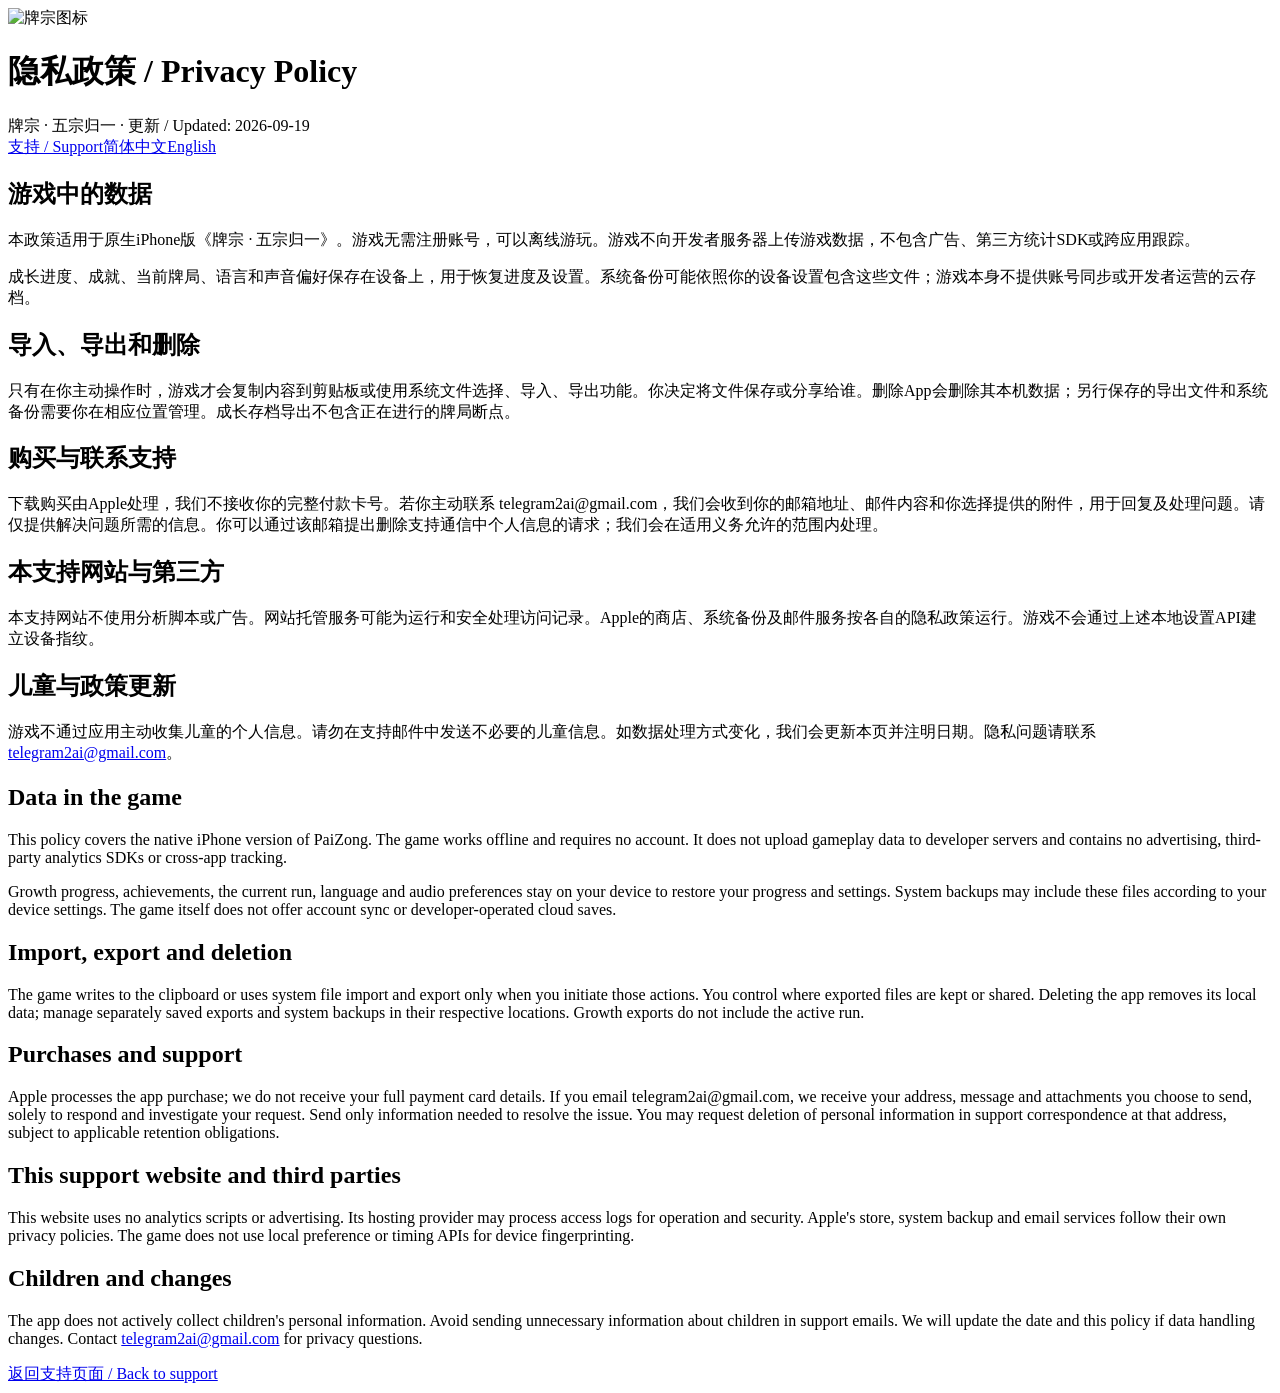
==== privacy.html @ c9baec3c "Add PaiZong support and privacy page: privacy.html" ====
<!doctype html><html lang="zh-Hans"><head><meta charset="utf-8"><meta name="viewport" content="width=device-width,initial-scale=1"><title>牌宗 — 隐私政策 / Privacy Policy</title><link rel="stylesheet" href="style.css"></head><body>
<header><img src="icon.png" alt="牌宗图标"><div><h1>隐私政策 / Privacy Policy</h1><div class="muted">牌宗 · 五宗归一 · 更新 / Updated: 2026-09-19</div></div></header>
<nav><a href="index.html">支持 / Support</a><a href="#zh">简体中文</a><a href="#en" lang="en">English</a></nav>
<section id="zh"><h2>游戏中的数据</h2><p>本政策适用于原生iPhone版《牌宗 · 五宗归一》。游戏无需注册账号，可以离线游玩。游戏不向开发者服务器上传游戏数据，不包含广告、第三方统计SDK或跨应用跟踪。</p>
<p>成长进度、成就、当前牌局、语言和声音偏好保存在设备上，用于恢复进度及设置。系统备份可能依照你的设备设置包含这些文件；游戏本身不提供账号同步或开发者运营的云存档。</p>
<h2>导入、导出和删除</h2><p>只有在你主动操作时，游戏才会复制内容到剪贴板或使用系统文件选择、导入、导出功能。你决定将文件保存或分享给谁。删除App会删除其本机数据；另行保存的导出文件和系统备份需要你在相应位置管理。成长存档导出不包含正在进行的牌局断点。</p>
<h2>购买与联系支持</h2><p>下载购买由Apple处理，我们不接收你的完整付款卡号。若你主动联系 telegram2ai@gmail.com，我们会收到你的邮箱地址、邮件内容和你选择提供的附件，用于回复及处理问题。请仅提供解决问题所需的信息。你可以通过该邮箱提出删除支持通信中个人信息的请求；我们会在适用义务允许的范围内处理。</p>
<h2>本支持网站与第三方</h2><p>本支持网站不使用分析脚本或广告。网站托管服务可能为运行和安全处理访问记录。Apple的商店、系统备份及邮件服务按各自的隐私政策运行。游戏不会通过上述本地设置API建立设备指纹。</p>
<h2>儿童与政策更新</h2><p>游戏不通过应用主动收集儿童的个人信息。请勿在支持邮件中发送不必要的儿童信息。如数据处理方式变化，我们会更新本页并注明日期。隐私问题请联系 <a href="mailto:telegram2ai@gmail.com">telegram2ai@gmail.com</a>。</p></section>
<section id="en" lang="en"><h2>Data in the game</h2><p>This policy covers the native iPhone version of PaiZong. The game works offline and requires no account. It does not upload gameplay data to developer servers and contains no advertising, third-party analytics SDKs or cross-app tracking.</p>
<p>Growth progress, achievements, the current run, language and audio preferences stay on your device to restore your progress and settings. System backups may include these files according to your device settings. The game itself does not offer account sync or developer-operated cloud saves.</p>
<h2>Import, export and deletion</h2><p>The game writes to the clipboard or uses system file import and export only when you initiate those actions. You control where exported files are kept or shared. Deleting the app removes its local data; manage separately saved exports and system backups in their respective locations. Growth exports do not include the active run.</p>
<h2>Purchases and support</h2><p>Apple processes the app purchase; we do not receive your full payment card details. If you email telegram2ai@gmail.com, we receive your address, message and attachments you choose to send, solely to respond and investigate your request. Send only information needed to resolve the issue. You may request deletion of personal information in support correspondence at that address, subject to applicable retention obligations.</p>
<h2>This support website and third parties</h2><p>This website uses no analytics scripts or advertising. Its hosting provider may process access logs for operation and security. Apple's store, system backup and email services follow their own privacy policies. The game does not use local preference or timing APIs for device fingerprinting.</p>
<h2>Children and changes</h2><p>The app does not actively collect children's personal information. Avoid sending unnecessary information about children in support emails. We will update the date and this policy if data handling changes. Contact <a href="mailto:telegram2ai@gmail.com">telegram2ai@gmail.com</a> for privacy questions.</p></section>
<footer><a href="index.html">返回支持页面 / Back to support</a></footer></body></html>
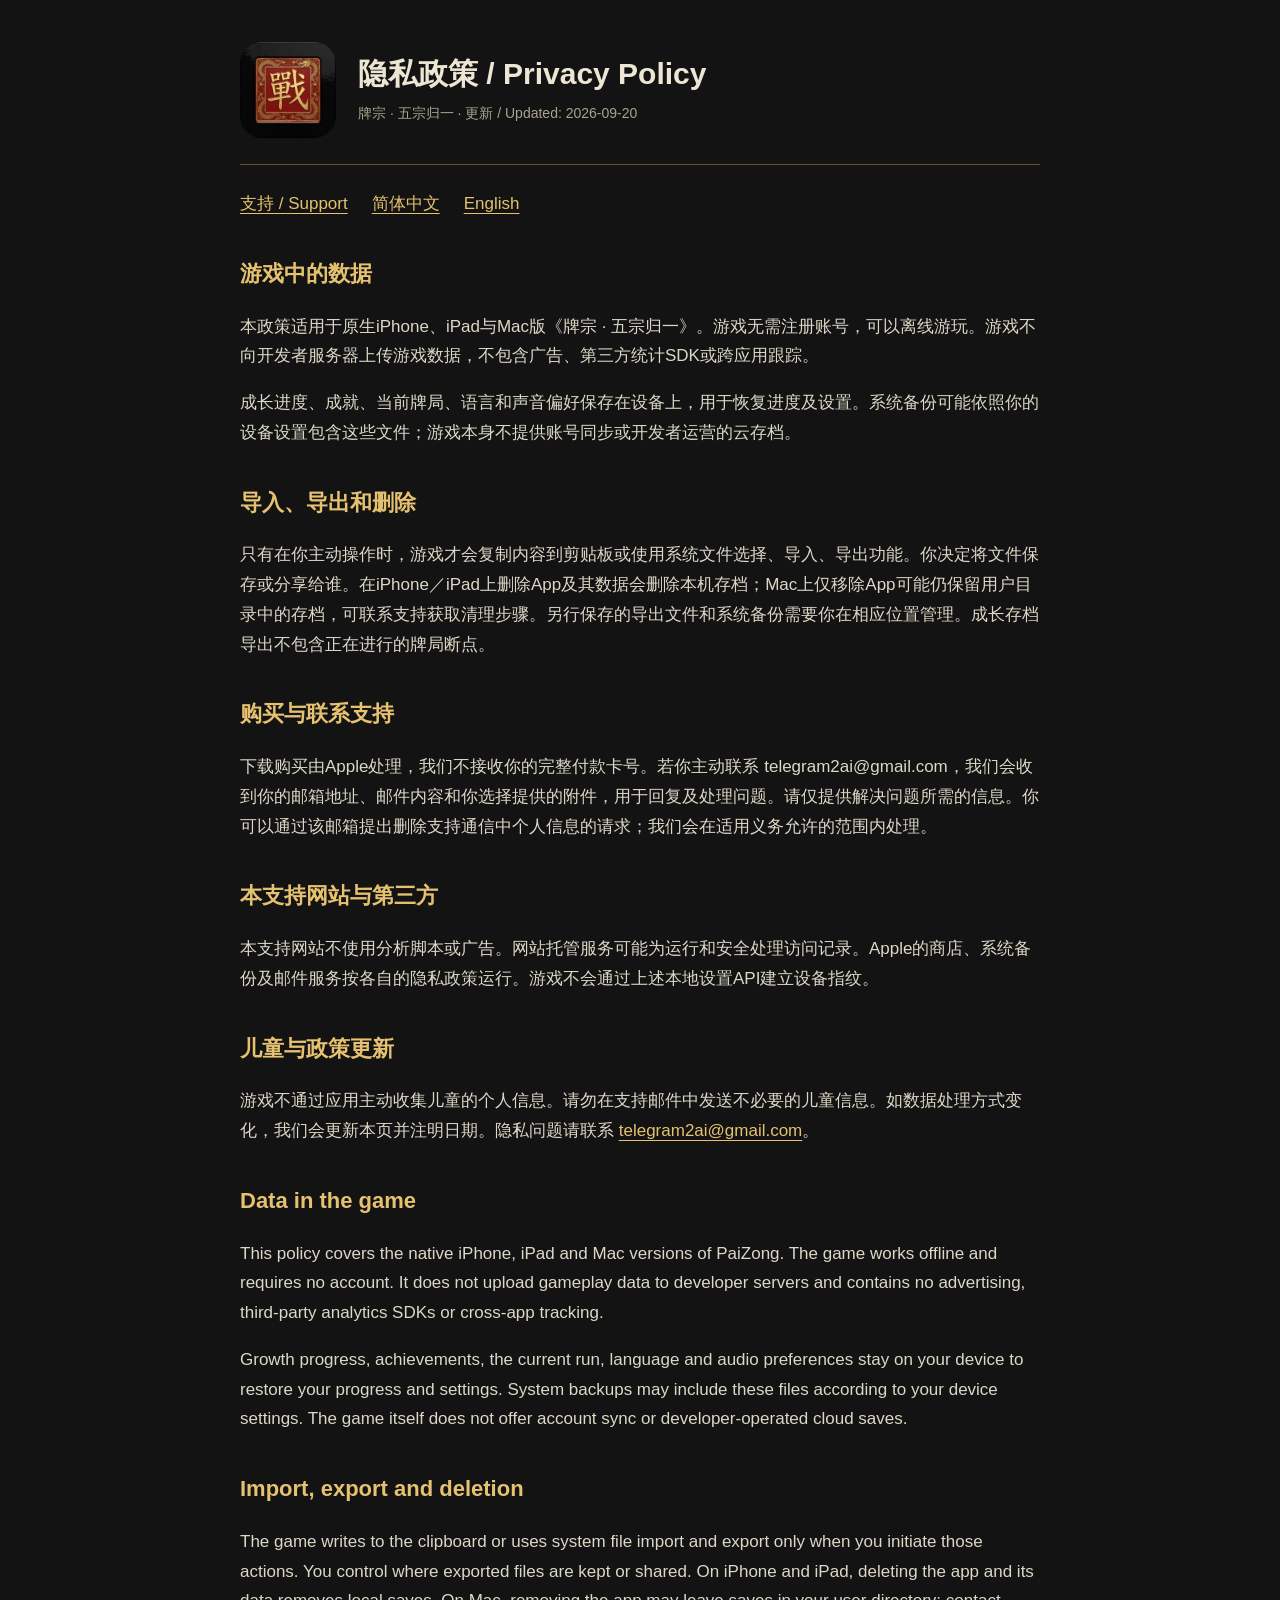
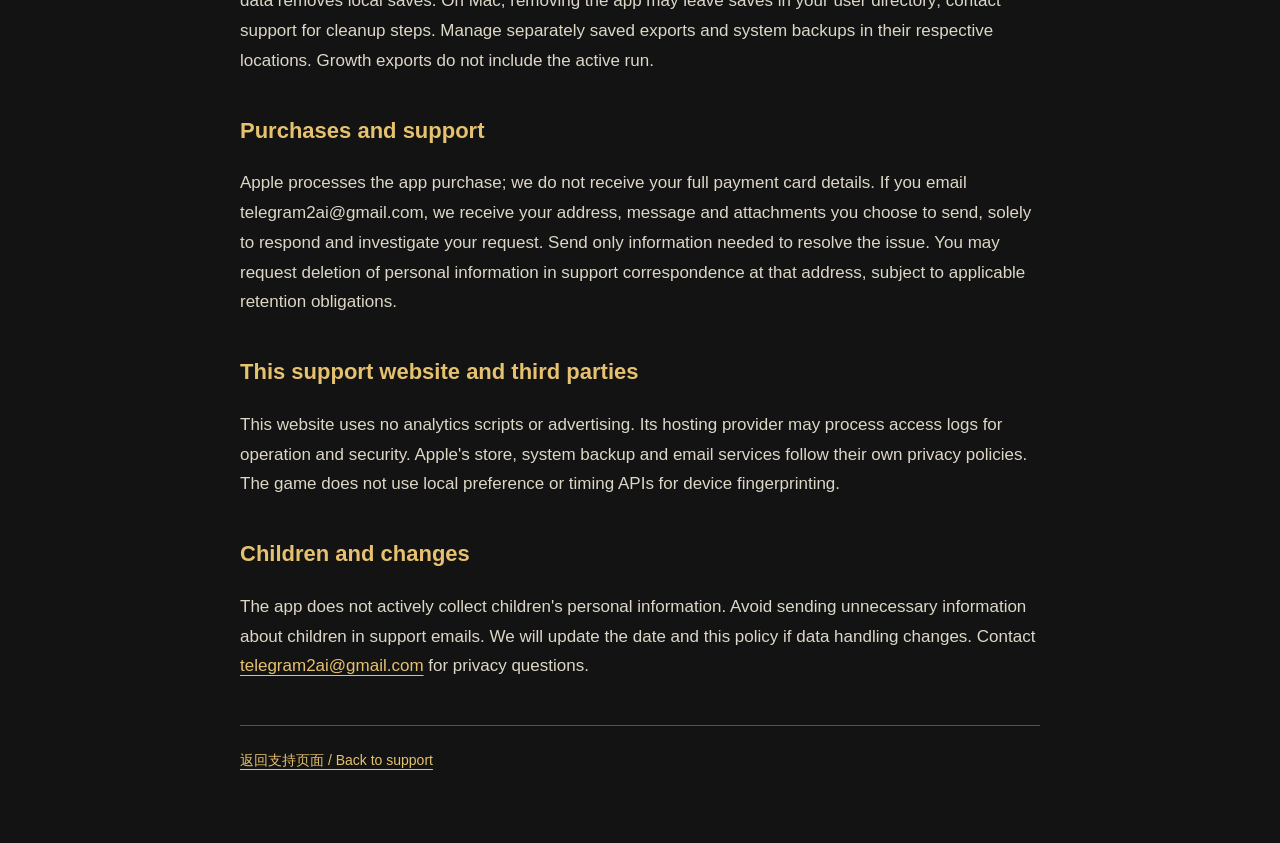
==== commit d541f34d: "Extend support and privacy coverage to forthcoming iPad and Mac versions" ====
--- a/privacy.html
+++ b/privacy.html
@@ -1,15 +1,15 @@
 <!doctype html><html lang="zh-Hans"><head><meta charset="utf-8"><meta name="viewport" content="width=device-width,initial-scale=1"><title>牌宗 — 隐私政策 / Privacy Policy</title><link rel="stylesheet" href="style.css"></head><body>
-<header><img src="icon.png" alt="牌宗图标"><div><h1>隐私政策 / Privacy Policy</h1><div class="muted">牌宗 · 五宗归一 · 更新 / Updated: 2026-09-19</div></div></header>
+<header><img src="icon.png" alt="牌宗图标"><div><h1>隐私政策 / Privacy Policy</h1><div class="muted">牌宗 · 五宗归一 · 更新 / Updated: 2026-09-20</div></div></header>
 <nav><a href="index.html">支持 / Support</a><a href="#zh">简体中文</a><a href="#en" lang="en">English</a></nav>
-<section id="zh"><h2>游戏中的数据</h2><p>本政策适用于原生iPhone版《牌宗 · 五宗归一》。游戏无需注册账号，可以离线游玩。游戏不向开发者服务器上传游戏数据，不包含广告、第三方统计SDK或跨应用跟踪。</p>
+<section id="zh"><h2>游戏中的数据</h2><p>本政策适用于原生iPhone、iPad与Mac版《牌宗 · 五宗归一》。游戏无需注册账号，可以离线游玩。游戏不向开发者服务器上传游戏数据，不包含广告、第三方统计SDK或跨应用跟踪。</p>
 <p>成长进度、成就、当前牌局、语言和声音偏好保存在设备上，用于恢复进度及设置。系统备份可能依照你的设备设置包含这些文件；游戏本身不提供账号同步或开发者运营的云存档。</p>
-<h2>导入、导出和删除</h2><p>只有在你主动操作时，游戏才会复制内容到剪贴板或使用系统文件选择、导入、导出功能。你决定将文件保存或分享给谁。删除App会删除其本机数据；另行保存的导出文件和系统备份需要你在相应位置管理。成长存档导出不包含正在进行的牌局断点。</p>
+<h2>导入、导出和删除</h2><p>只有在你主动操作时，游戏才会复制内容到剪贴板或使用系统文件选择、导入、导出功能。你决定将文件保存或分享给谁。在iPhone／iPad上删除App及其数据会删除本机存档；Mac上仅移除App可能仍保留用户目录中的存档，可联系支持获取清理步骤。另行保存的导出文件和系统备份需要你在相应位置管理。成长存档导出不包含正在进行的牌局断点。</p>
 <h2>购买与联系支持</h2><p>下载购买由Apple处理，我们不接收你的完整付款卡号。若你主动联系 telegram2ai@gmail.com，我们会收到你的邮箱地址、邮件内容和你选择提供的附件，用于回复及处理问题。请仅提供解决问题所需的信息。你可以通过该邮箱提出删除支持通信中个人信息的请求；我们会在适用义务允许的范围内处理。</p>
 <h2>本支持网站与第三方</h2><p>本支持网站不使用分析脚本或广告。网站托管服务可能为运行和安全处理访问记录。Apple的商店、系统备份及邮件服务按各自的隐私政策运行。游戏不会通过上述本地设置API建立设备指纹。</p>
 <h2>儿童与政策更新</h2><p>游戏不通过应用主动收集儿童的个人信息。请勿在支持邮件中发送不必要的儿童信息。如数据处理方式变化，我们会更新本页并注明日期。隐私问题请联系 <a href="mailto:telegram2ai@gmail.com">telegram2ai@gmail.com</a>。</p></section>
-<section id="en" lang="en"><h2>Data in the game</h2><p>This policy covers the native iPhone version of PaiZong. The game works offline and requires no account. It does not upload gameplay data to developer servers and contains no advertising, third-party analytics SDKs or cross-app tracking.</p>
+<section id="en" lang="en"><h2>Data in the game</h2><p>This policy covers the native iPhone, iPad and Mac versions of PaiZong. The game works offline and requires no account. It does not upload gameplay data to developer servers and contains no advertising, third-party analytics SDKs or cross-app tracking.</p>
 <p>Growth progress, achievements, the current run, language and audio preferences stay on your device to restore your progress and settings. System backups may include these files according to your device settings. The game itself does not offer account sync or developer-operated cloud saves.</p>
-<h2>Import, export and deletion</h2><p>The game writes to the clipboard or uses system file import and export only when you initiate those actions. You control where exported files are kept or shared. Deleting the app removes its local data; manage separately saved exports and system backups in their respective locations. Growth exports do not include the active run.</p>
+<h2>Import, export and deletion</h2><p>The game writes to the clipboard or uses system file import and export only when you initiate those actions. You control where exported files are kept or shared. On iPhone and iPad, deleting the app and its data removes local saves. On Mac, removing the app may leave saves in your user directory; contact support for cleanup steps. Manage separately saved exports and system backups in their respective locations. Growth exports do not include the active run.</p>
 <h2>Purchases and support</h2><p>Apple processes the app purchase; we do not receive your full payment card details. If you email telegram2ai@gmail.com, we receive your address, message and attachments you choose to send, solely to respond and investigate your request. Send only information needed to resolve the issue. You may request deletion of personal information in support correspondence at that address, subject to applicable retention obligations.</p>
 <h2>This support website and third parties</h2><p>This website uses no analytics scripts or advertising. Its hosting provider may process access logs for operation and security. Apple's store, system backup and email services follow their own privacy policies. The game does not use local preference or timing APIs for device fingerprinting.</p>
 <h2>Children and changes</h2><p>The app does not actively collect children's personal information. Avoid sending unnecessary information about children in support emails. We will update the date and this policy if data handling changes. Contact <a href="mailto:telegram2ai@gmail.com">telegram2ai@gmail.com</a> for privacy questions.</p></section>
--- a/style.css
+++ b/style.css
@@ -0,0 +1 @@
+:root{color-scheme:dark;font:17px/1.75 -apple-system,BlinkMacSystemFont,"Segoe UI",sans-serif;background:#121312;color:#ede6d4}body{max-width:800px;margin:auto;padding:42px 24px 70px}header{display:flex;gap:22px;align-items:center;border-bottom:1px solid #635032;padding-bottom:26px}header img{width:96px;height:96px;border-radius:22px}h1{font-size:30px;line-height:1.3;margin:0 0 8px}h2{font-size:22px;margin-top:36px;color:#e5c170}p,li{color:#ddd7c7}a{color:#e5c170;text-underline-offset:4px}nav{display:flex;gap:24px;margin:24px 0}.muted{color:#aaa390;font-size:14px}.card{padding:18px 22px;border:1px solid #544631;border-radius:12px}footer{margin-top:44px;border-top:1px solid #635032;padding-top:22px;font-size:14px}section{scroll-margin-top:20px}@media(max-width:480px){body{padding:26px 18px}h1{font-size:24px}header img{width:72px;height:72px}}
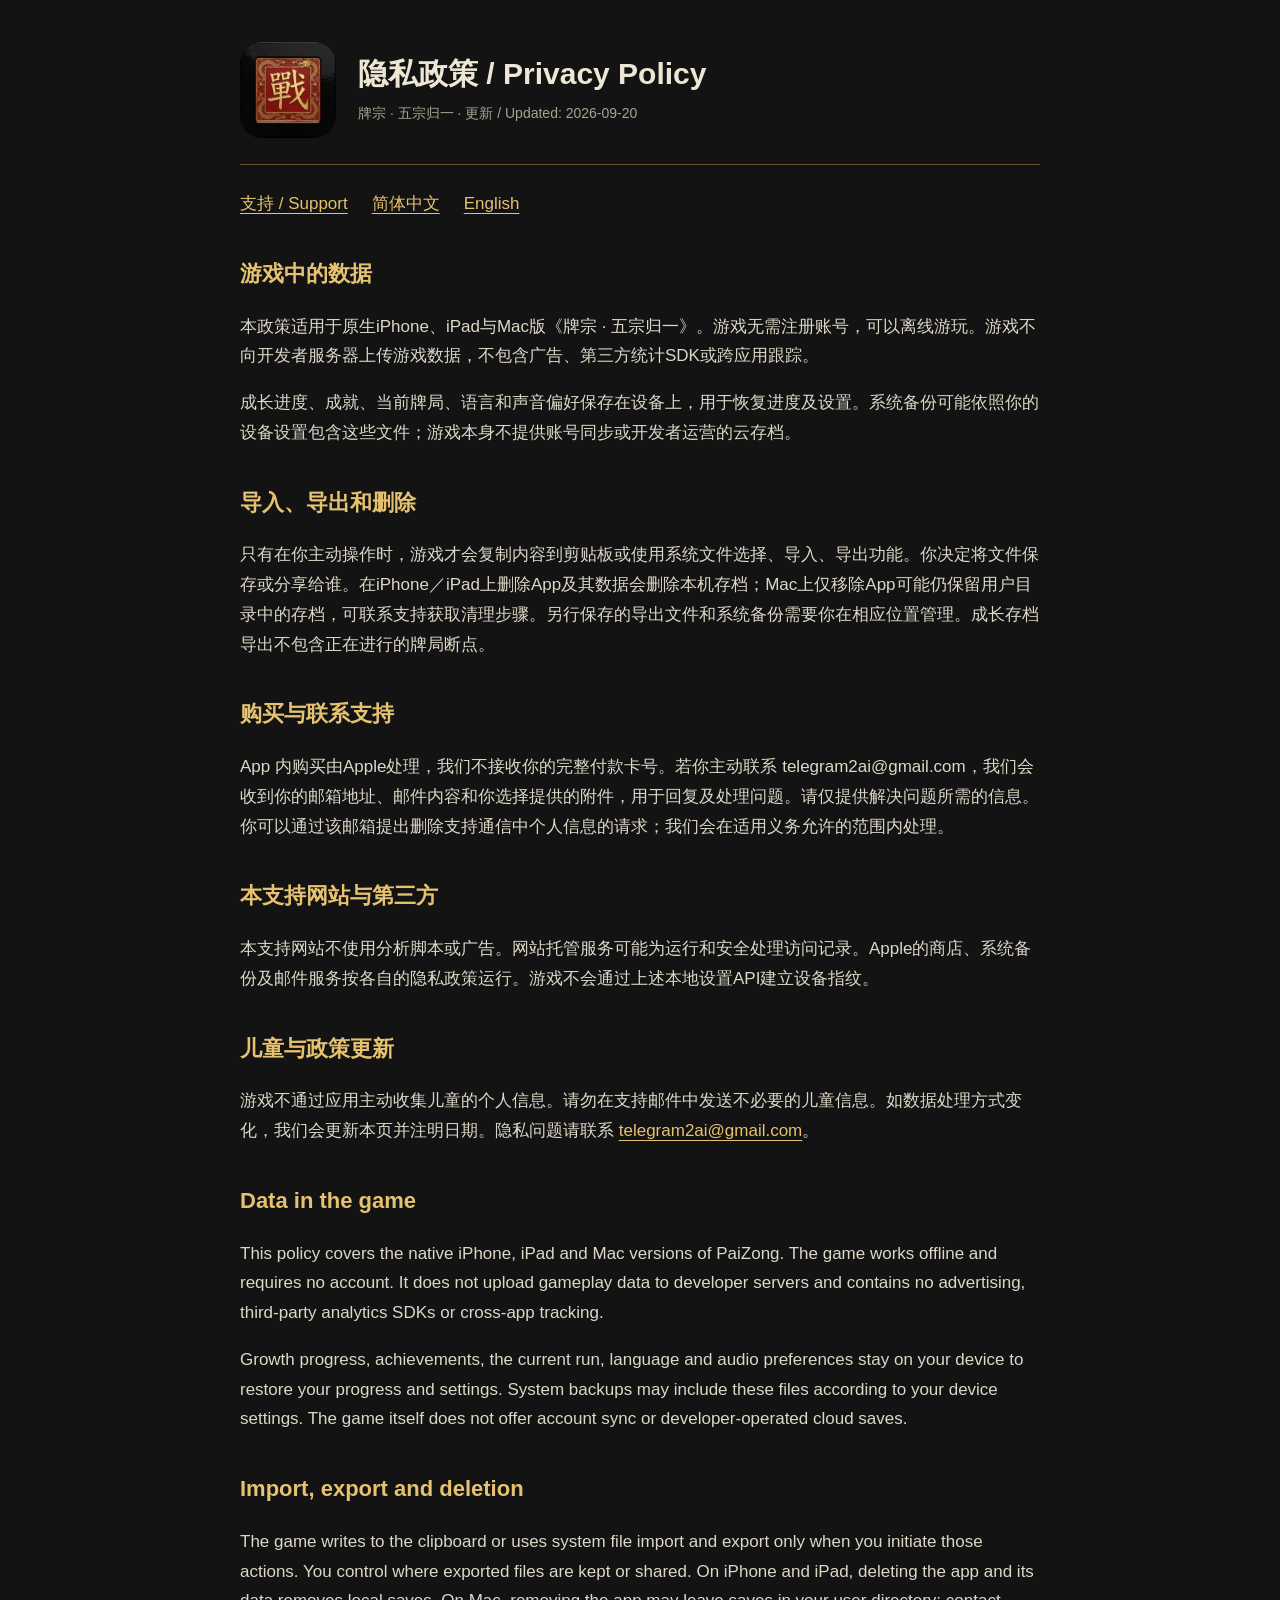
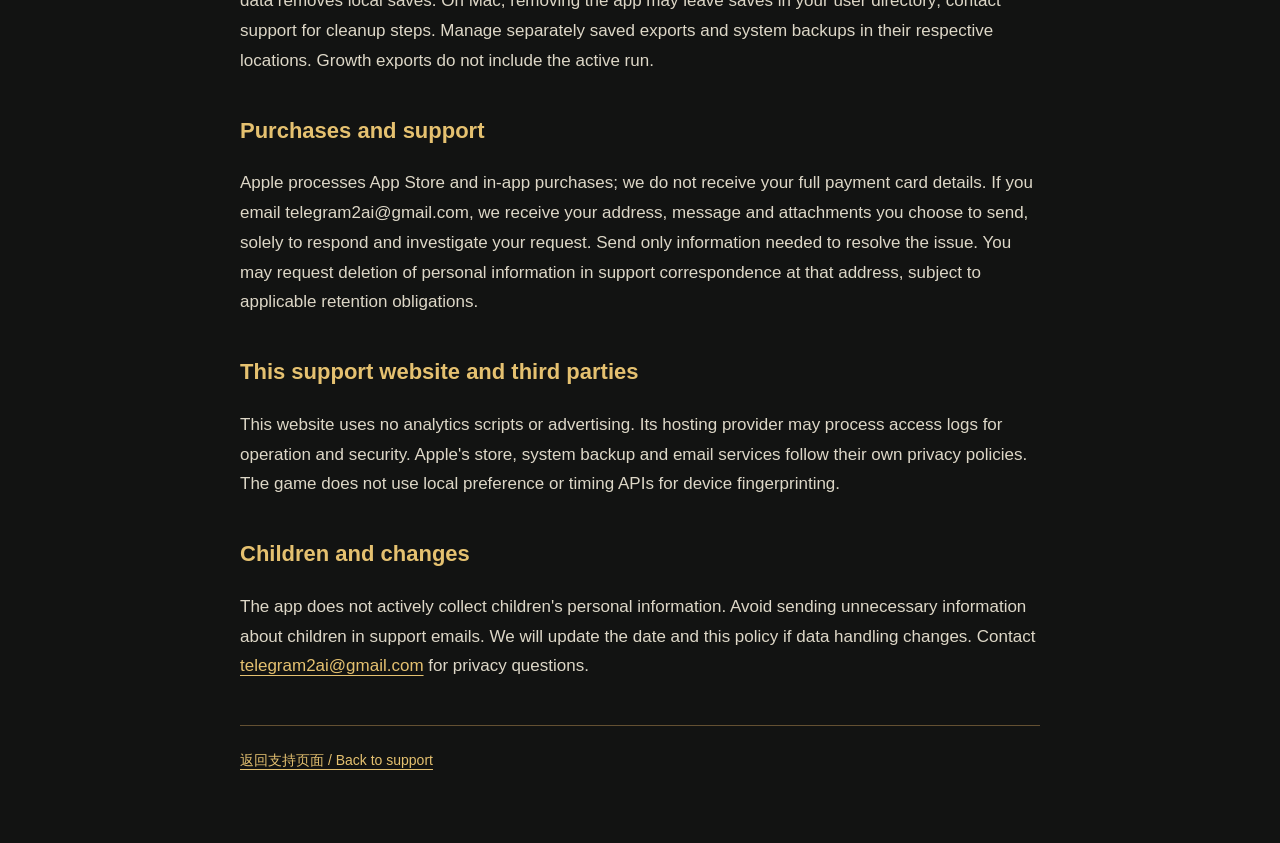
==== commit 9a56d1ec: "说明改为免费下载 + 一次性 App 内购买解锁（2026-10-13 提交审核的新版本） Co-Authored-By: Claude Opus 5.5 <noreply@anthropic.com" ====
--- a/privacy.html
+++ b/privacy.html
@@ -4,13 +4,13 @@
 <section id="zh"><h2>游戏中的数据</h2><p>本政策适用于原生iPhone、iPad与Mac版《牌宗 · 五宗归一》。游戏无需注册账号，可以离线游玩。游戏不向开发者服务器上传游戏数据，不包含广告、第三方统计SDK或跨应用跟踪。</p>
 <p>成长进度、成就、当前牌局、语言和声音偏好保存在设备上，用于恢复进度及设置。系统备份可能依照你的设备设置包含这些文件；游戏本身不提供账号同步或开发者运营的云存档。</p>
 <h2>导入、导出和删除</h2><p>只有在你主动操作时，游戏才会复制内容到剪贴板或使用系统文件选择、导入、导出功能。你决定将文件保存或分享给谁。在iPhone／iPad上删除App及其数据会删除本机存档；Mac上仅移除App可能仍保留用户目录中的存档，可联系支持获取清理步骤。另行保存的导出文件和系统备份需要你在相应位置管理。成长存档导出不包含正在进行的牌局断点。</p>
-<h2>购买与联系支持</h2><p>下载购买由Apple处理，我们不接收你的完整付款卡号。若你主动联系 telegram2ai@gmail.com，我们会收到你的邮箱地址、邮件内容和你选择提供的附件，用于回复及处理问题。请仅提供解决问题所需的信息。你可以通过该邮箱提出删除支持通信中个人信息的请求；我们会在适用义务允许的范围内处理。</p>
+<h2>购买与联系支持</h2><p>App 内购买由Apple处理，我们不接收你的完整付款卡号。若你主动联系 telegram2ai@gmail.com，我们会收到你的邮箱地址、邮件内容和你选择提供的附件，用于回复及处理问题。请仅提供解决问题所需的信息。你可以通过该邮箱提出删除支持通信中个人信息的请求；我们会在适用义务允许的范围内处理。</p>
 <h2>本支持网站与第三方</h2><p>本支持网站不使用分析脚本或广告。网站托管服务可能为运行和安全处理访问记录。Apple的商店、系统备份及邮件服务按各自的隐私政策运行。游戏不会通过上述本地设置API建立设备指纹。</p>
 <h2>儿童与政策更新</h2><p>游戏不通过应用主动收集儿童的个人信息。请勿在支持邮件中发送不必要的儿童信息。如数据处理方式变化，我们会更新本页并注明日期。隐私问题请联系 <a href="mailto:telegram2ai@gmail.com">telegram2ai@gmail.com</a>。</p></section>
 <section id="en" lang="en"><h2>Data in the game</h2><p>This policy covers the native iPhone, iPad and Mac versions of PaiZong. The game works offline and requires no account. It does not upload gameplay data to developer servers and contains no advertising, third-party analytics SDKs or cross-app tracking.</p>
 <p>Growth progress, achievements, the current run, language and audio preferences stay on your device to restore your progress and settings. System backups may include these files according to your device settings. The game itself does not offer account sync or developer-operated cloud saves.</p>
 <h2>Import, export and deletion</h2><p>The game writes to the clipboard or uses system file import and export only when you initiate those actions. You control where exported files are kept or shared. On iPhone and iPad, deleting the app and its data removes local saves. On Mac, removing the app may leave saves in your user directory; contact support for cleanup steps. Manage separately saved exports and system backups in their respective locations. Growth exports do not include the active run.</p>
-<h2>Purchases and support</h2><p>Apple processes the app purchase; we do not receive your full payment card details. If you email telegram2ai@gmail.com, we receive your address, message and attachments you choose to send, solely to respond and investigate your request. Send only information needed to resolve the issue. You may request deletion of personal information in support correspondence at that address, subject to applicable retention obligations.</p>
+<h2>Purchases and support</h2><p>Apple processes App Store and in-app purchases; we do not receive your full payment card details. If you email telegram2ai@gmail.com, we receive your address, message and attachments you choose to send, solely to respond and investigate your request. Send only information needed to resolve the issue. You may request deletion of personal information in support correspondence at that address, subject to applicable retention obligations.</p>
 <h2>This support website and third parties</h2><p>This website uses no analytics scripts or advertising. Its hosting provider may process access logs for operation and security. Apple's store, system backup and email services follow their own privacy policies. The game does not use local preference or timing APIs for device fingerprinting.</p>
 <h2>Children and changes</h2><p>The app does not actively collect children's personal information. Avoid sending unnecessary information about children in support emails. We will update the date and this policy if data handling changes. Contact <a href="mailto:telegram2ai@gmail.com">telegram2ai@gmail.com</a> for privacy questions.</p></section>
 <footer><a href="index.html">返回支持页面 / Back to support</a></footer></body></html>
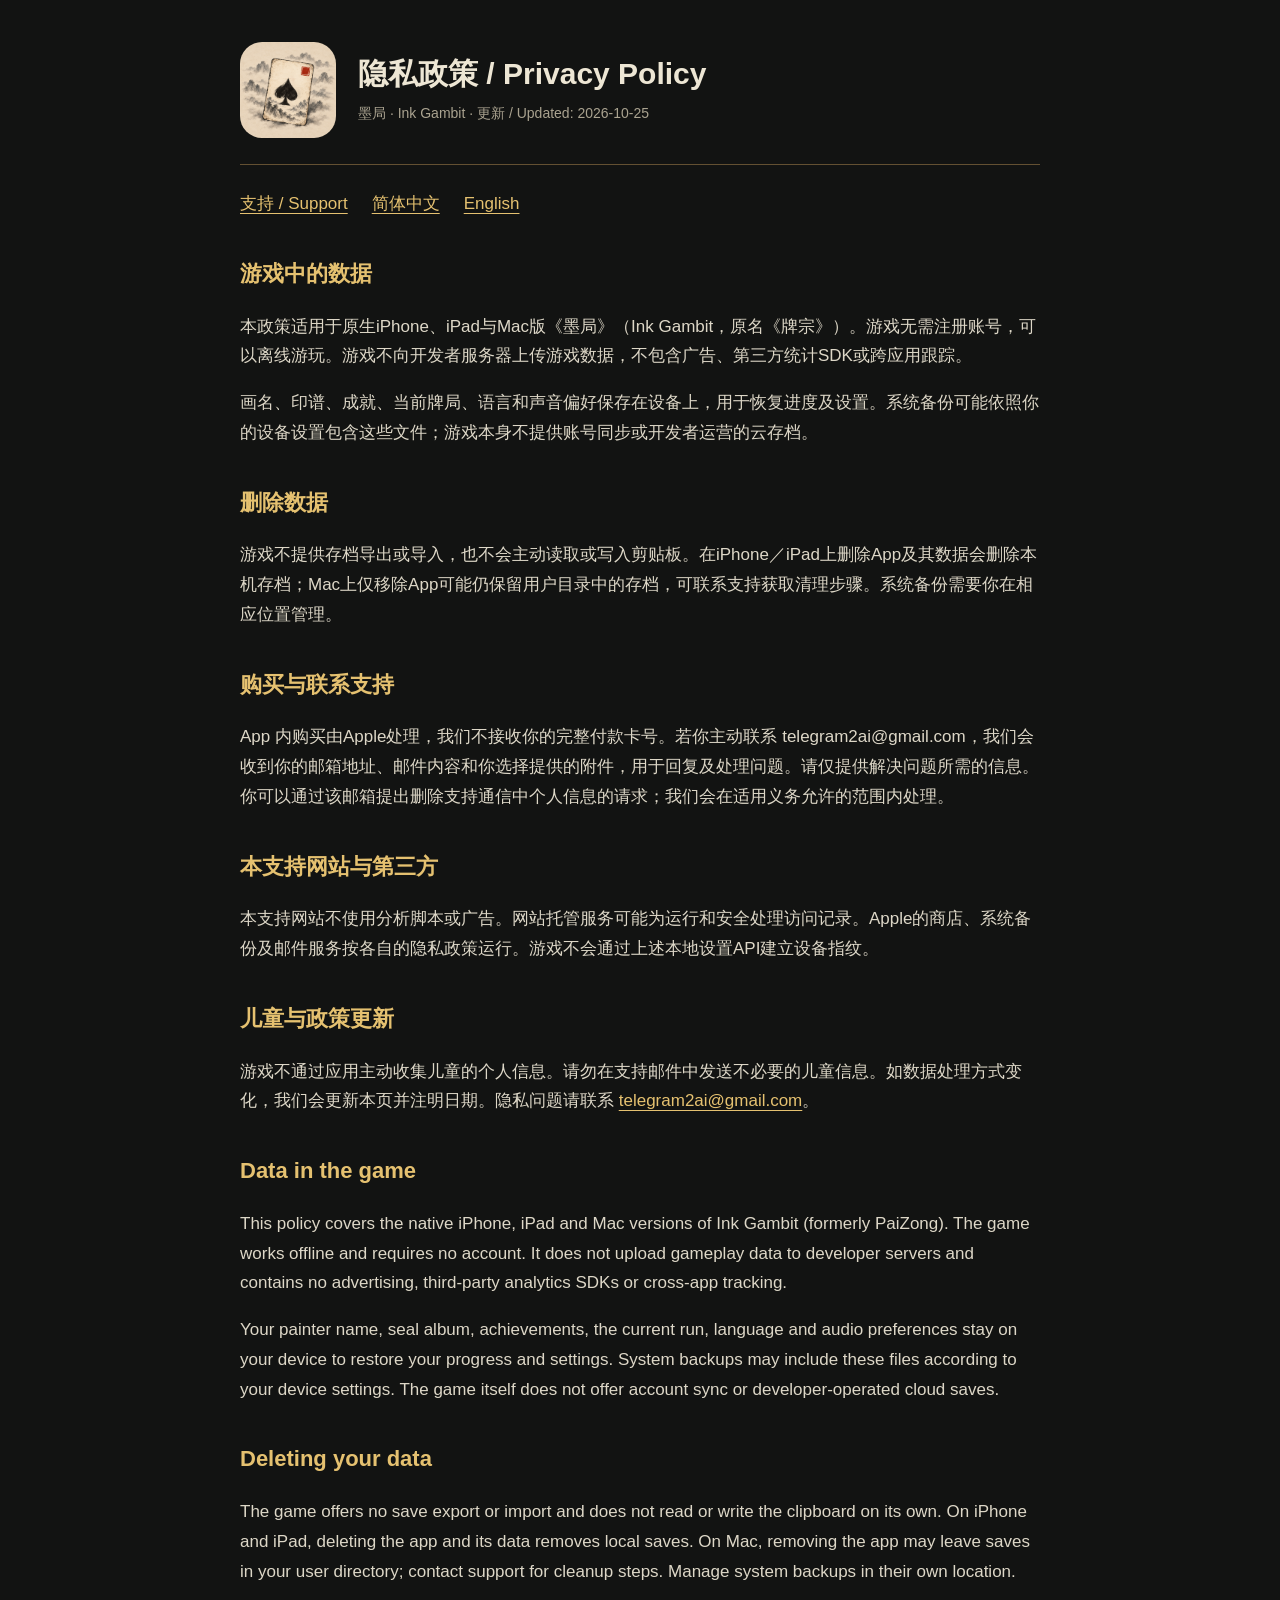
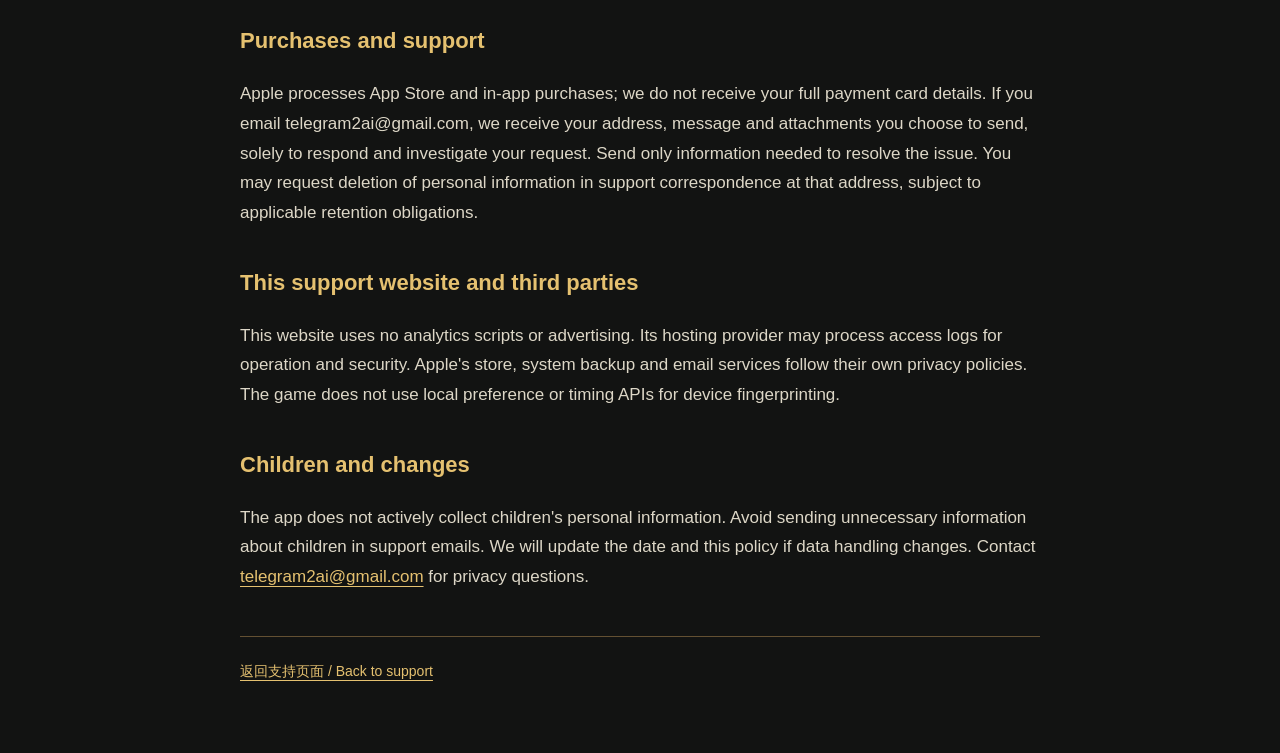
==== commit 73eba9ad: "支持页与隐私页改为《墨局 · Ink Gambit》（原名牌宗）：玩法说明按新版重写，去掉已不存在的存档导出 / 导入，换成新图标 Co-Authored-By: Claude Sonnet 5.5 " ====
--- a/privacy.html
+++ b/privacy.html
@@ -1,15 +1,15 @@
-<!doctype html><html lang="zh-Hans"><head><meta charset="utf-8"><meta name="viewport" content="width=device-width,initial-scale=1"><title>牌宗 — 隐私政策 / Privacy Policy</title><link rel="stylesheet" href="style.css"></head><body>
-<header><img src="icon.png" alt="牌宗图标"><div><h1>隐私政策 / Privacy Policy</h1><div class="muted">牌宗 · 五宗归一 · 更新 / Updated: 2026-09-20</div></div></header>
+<!doctype html><html lang="zh-Hans"><head><meta charset="utf-8"><meta name="viewport" content="width=device-width,initial-scale=1"><title>墨局 · Ink Gambit — 隐私政策 / Privacy Policy</title><link rel="stylesheet" href="style.css"></head><body>
+<header><img src="icon.png" alt="墨局图标"><div><h1>隐私政策 / Privacy Policy</h1><div class="muted">墨局 · Ink Gambit · 更新 / Updated: 2026-10-25</div></div></header>
 <nav><a href="index.html">支持 / Support</a><a href="#zh">简体中文</a><a href="#en" lang="en">English</a></nav>
-<section id="zh"><h2>游戏中的数据</h2><p>本政策适用于原生iPhone、iPad与Mac版《牌宗 · 五宗归一》。游戏无需注册账号，可以离线游玩。游戏不向开发者服务器上传游戏数据，不包含广告、第三方统计SDK或跨应用跟踪。</p>
-<p>成长进度、成就、当前牌局、语言和声音偏好保存在设备上，用于恢复进度及设置。系统备份可能依照你的设备设置包含这些文件；游戏本身不提供账号同步或开发者运营的云存档。</p>
-<h2>导入、导出和删除</h2><p>只有在你主动操作时，游戏才会复制内容到剪贴板或使用系统文件选择、导入、导出功能。你决定将文件保存或分享给谁。在iPhone／iPad上删除App及其数据会删除本机存档；Mac上仅移除App可能仍保留用户目录中的存档，可联系支持获取清理步骤。另行保存的导出文件和系统备份需要你在相应位置管理。成长存档导出不包含正在进行的牌局断点。</p>
+<section id="zh"><h2>游戏中的数据</h2><p>本政策适用于原生iPhone、iPad与Mac版《墨局》（Ink Gambit，原名《牌宗》）。游戏无需注册账号，可以离线游玩。游戏不向开发者服务器上传游戏数据，不包含广告、第三方统计SDK或跨应用跟踪。</p>
+<p>画名、印谱、成就、当前牌局、语言和声音偏好保存在设备上，用于恢复进度及设置。系统备份可能依照你的设备设置包含这些文件；游戏本身不提供账号同步或开发者运营的云存档。</p>
+<h2>删除数据</h2><p>游戏不提供存档导出或导入，也不会主动读取或写入剪贴板。在iPhone／iPad上删除App及其数据会删除本机存档；Mac上仅移除App可能仍保留用户目录中的存档，可联系支持获取清理步骤。系统备份需要你在相应位置管理。</p>
 <h2>购买与联系支持</h2><p>App 内购买由Apple处理，我们不接收你的完整付款卡号。若你主动联系 telegram2ai@gmail.com，我们会收到你的邮箱地址、邮件内容和你选择提供的附件，用于回复及处理问题。请仅提供解决问题所需的信息。你可以通过该邮箱提出删除支持通信中个人信息的请求；我们会在适用义务允许的范围内处理。</p>
 <h2>本支持网站与第三方</h2><p>本支持网站不使用分析脚本或广告。网站托管服务可能为运行和安全处理访问记录。Apple的商店、系统备份及邮件服务按各自的隐私政策运行。游戏不会通过上述本地设置API建立设备指纹。</p>
 <h2>儿童与政策更新</h2><p>游戏不通过应用主动收集儿童的个人信息。请勿在支持邮件中发送不必要的儿童信息。如数据处理方式变化，我们会更新本页并注明日期。隐私问题请联系 <a href="mailto:telegram2ai@gmail.com">telegram2ai@gmail.com</a>。</p></section>
-<section id="en" lang="en"><h2>Data in the game</h2><p>This policy covers the native iPhone, iPad and Mac versions of PaiZong. The game works offline and requires no account. It does not upload gameplay data to developer servers and contains no advertising, third-party analytics SDKs or cross-app tracking.</p>
-<p>Growth progress, achievements, the current run, language and audio preferences stay on your device to restore your progress and settings. System backups may include these files according to your device settings. The game itself does not offer account sync or developer-operated cloud saves.</p>
-<h2>Import, export and deletion</h2><p>The game writes to the clipboard or uses system file import and export only when you initiate those actions. You control where exported files are kept or shared. On iPhone and iPad, deleting the app and its data removes local saves. On Mac, removing the app may leave saves in your user directory; contact support for cleanup steps. Manage separately saved exports and system backups in their respective locations. Growth exports do not include the active run.</p>
+<section id="en" lang="en"><h2>Data in the game</h2><p>This policy covers the native iPhone, iPad and Mac versions of Ink Gambit (formerly PaiZong). The game works offline and requires no account. It does not upload gameplay data to developer servers and contains no advertising, third-party analytics SDKs or cross-app tracking.</p>
+<p>Your painter name, seal album, achievements, the current run, language and audio preferences stay on your device to restore your progress and settings. System backups may include these files according to your device settings. The game itself does not offer account sync or developer-operated cloud saves.</p>
+<h2>Deleting your data</h2><p>The game offers no save export or import and does not read or write the clipboard on its own. On iPhone and iPad, deleting the app and its data removes local saves. On Mac, removing the app may leave saves in your user directory; contact support for cleanup steps. Manage system backups in their own location.</p>
 <h2>Purchases and support</h2><p>Apple processes App Store and in-app purchases; we do not receive your full payment card details. If you email telegram2ai@gmail.com, we receive your address, message and attachments you choose to send, solely to respond and investigate your request. Send only information needed to resolve the issue. You may request deletion of personal information in support correspondence at that address, subject to applicable retention obligations.</p>
 <h2>This support website and third parties</h2><p>This website uses no analytics scripts or advertising. Its hosting provider may process access logs for operation and security. Apple's store, system backup and email services follow their own privacy policies. The game does not use local preference or timing APIs for device fingerprinting.</p>
 <h2>Children and changes</h2><p>The app does not actively collect children's personal information. Avoid sending unnecessary information about children in support emails. We will update the date and this policy if data handling changes. Contact <a href="mailto:telegram2ai@gmail.com">telegram2ai@gmail.com</a> for privacy questions.</p></section>
